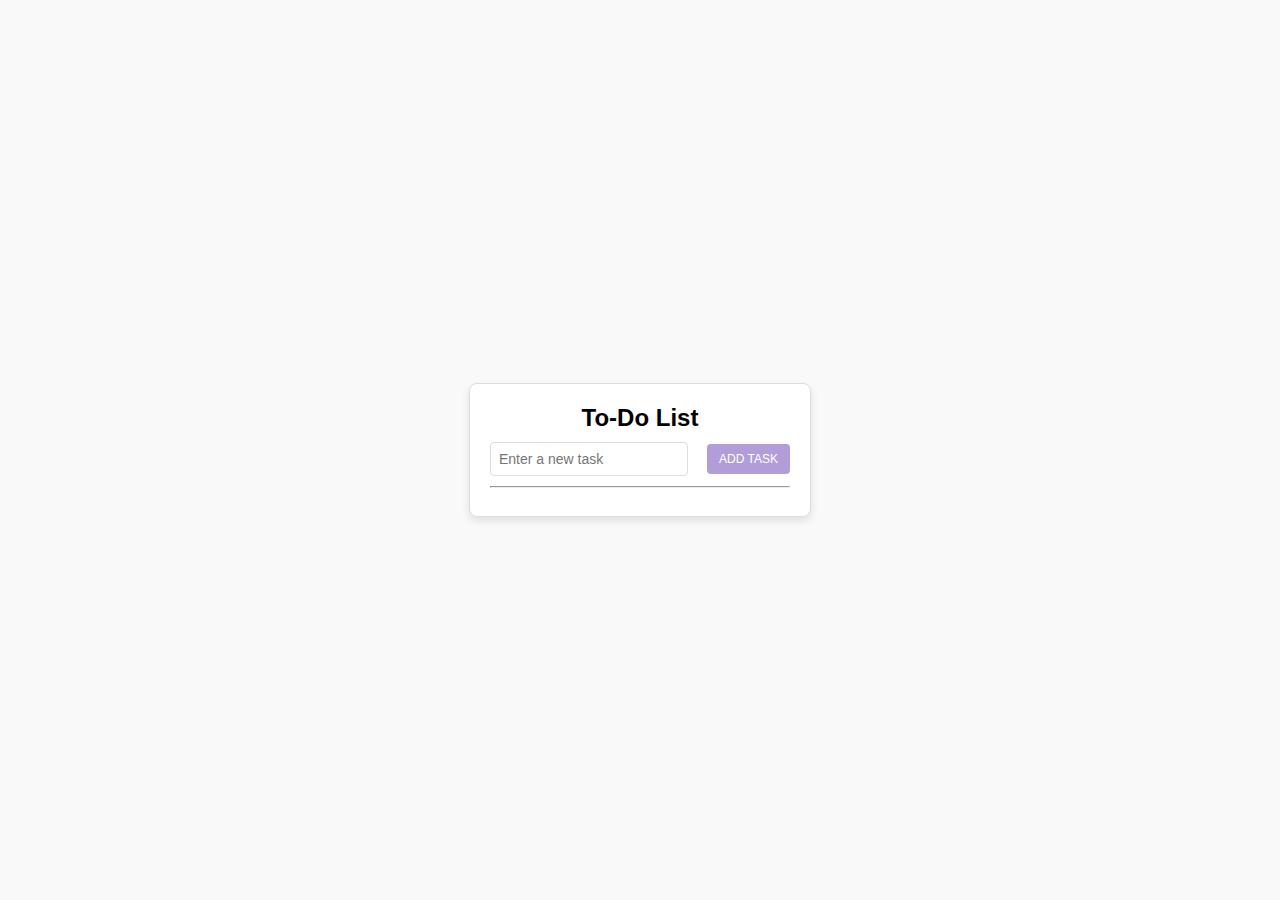
==== index.html @ 51dc7395 "fix deployment issues" ====
<!DOCTYPE html>
<html lang="en">

<head>
  <meta charset="UTF-8">
  <meta name="viewport" content="width=device-width, initial-scale=1.0">
  <title>To-Do List</title>
  <link rel="stylesheet" href="src/style.css">
</head>

<body>
  <div class="todo-container">
    <h1>To-Do List</h1>
    <div class="input-container">
      <input type="text" id="input-task" placeholder="Enter a new task">
      <button id="add-task-button">ADD TASK</button>
    </div>
    <hr>
    <ul id="task-list"></ul>
  </div>

  <!-- Link the external JavaScript file -->
  <script src="src/script.js"></script>
</body>

</html>
---- src/style.css ----
body {
    font-family: Arial, sans-serif;
    display: flex;
    justify-content: center;
    align-items: center;
    height: 100vh;
    margin: 0;
    background-color: #f9f9f9;
}

.todo-container {
    background-color: white;
    border: 1px solid #ddd;
    border-radius: 8px;
    padding: 20px;
    width: 300px;
    box-shadow: 0 4px 8px rgba(0, 0, 0, 0.1);
    text-align: center;
}

h1 {
    font-size: 24px;
    margin: 0;
    margin-bottom: 10px;
}

.input-container {
    display: flex;
    align-items: center;
    justify-content: space-between;
    margin-bottom: 10px;
}

#input-task {
    width: 60%;
    padding: 8px;
    font-size: 14px;
    border: 1px solid #ddd;
    border-radius: 4px;
}

#add-task-button {
    padding: 8px 12px;
    font-size: 12px;
    color: white;
    background-color: #b29dd9;
    border: none;
    border-radius: 4px;
    cursor: pointer;
}

#task-list {
    list-style: none;
    padding: 0;
    margin: 0;
}

#task-list li {
    display: flex;
    align-items: center;
    justify-content: space-between;
    padding: 8px 0;
    border-bottom: 1px solid #ddd;
}

.task {
    flex: 1;
    padding-left: 10px;
    text-align: left;
}

.delete-btn {
    background-color: #f44336;
    color: white;
    border: none;
    border-radius: 50%;
    width: 20px;
    height: 20px;
    font-size: 14px;
    cursor: pointer;
    display: flex;
    align-items: center;
    justify-content: center;
}
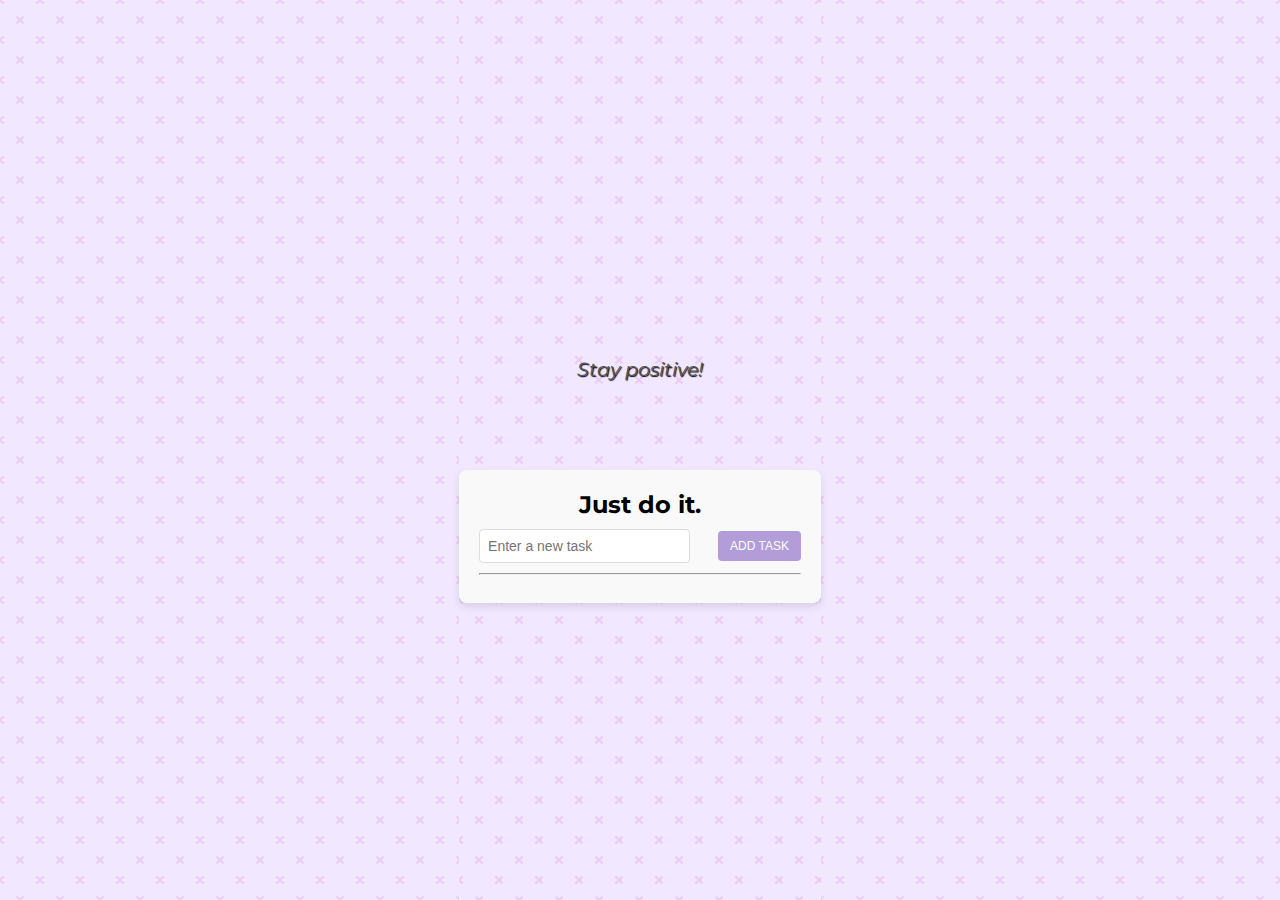
==== commit ee3a8ec0: "added ZenQuotes API, styling changes" ====
--- a/index.html
+++ b/index.html
@@ -5,20 +5,33 @@
   <meta charset="UTF-8">
   <meta name="viewport" content="width=device-width, initial-scale=1.0">
   <title>To-Do List</title>
+  <link rel="preconnect" href="https://fonts.googleapis.com">
+  <link rel="preconnect" href="https://fonts.gstatic.com" crossorigin>
+  <link href="https://fonts.googleapis.com/css2?family=Montserrat:ital,wght@0,100..900;1,100..900&display=swap"
+    rel="stylesheet">
+  <link rel="stylesheet" href="https://cdnjs.cloudflare.com/ajax/libs/font-awesome/6.6.0/css/all.min.css"
+    integrity="sha512-Kc323vGBEqzTmouAECnVceyQqyqdsSiqLQISBL29aUW4U/M7pSPA/gEUZQqv1cwx4OnYxTxve5UMg5GT6L4JJg=="
+    crossorigin="anonymous" referrerpolicy="no-referrer" />
   <link rel="stylesheet" href="src/style.css">
 </head>
 
 <body>
-  <div class="todo-container">
-    <h1>To-Do List</h1>
-    <div class="input-container">
-      <input type="text" id="input-task" placeholder="Enter a new task">
-      <button id="add-task-button">ADD TASK</button>
+  <div class="app-container">
+    <!-- Quote container -->
+    <div id="quote-container">
+      <p id="quote-text">Loading motivational quote...</p>
     </div>
-    <hr>
-    <ul id="task-list"></ul>
+
+    <div class="todo-container">
+      <h1>Just do it.</h1>
+      <div class="input-container">
+        <input type="text" id="input-task" placeholder="Enter a new task">
+        <button id="add-task-button">ADD TASK</button>
+      </div>
+      <hr>
+      <ul id="task-list"></ul>
+    </div>
   </div>
-
   <!-- Link the external JavaScript file -->
   <script src="src/script.js"></script>
 </body>
--- a/src/style.css
+++ b/src/style.css
@@ -1,20 +1,45 @@
+html,
 body {
-    font-family: Arial, sans-serif;
+    font-family: "Montserrat", sans-serif;
     display: flex;
     justify-content: center;
     align-items: center;
-    height: 100vh;
+    min-height: 100vh;
     margin: 0;
-    background-color: #f9f9f9;
+    background-color: #f1e7ff;
+    background-image: url("data:image/svg+xml,%3Csvg xmlns='http://www.w3.org/2000/svg' width='40' height='40' viewBox='0 0 40 40'%3E%3Cg fill-rule='evenodd'%3E%3Cg fill='%239a0093' fill-opacity='0.11'%3E%3Cpath d='M0 38.59l2.83-2.83 1.41 1.41L1.41 40H0v-1.41zM0 1.4l2.83 2.83 1.41-1.41L1.41 0H0v1.41zM38.59 40l-2.83-2.83 1.41-1.41L40 38.59V40h-1.41zM40 1.41l-2.83 2.83-1.41-1.41L38.59 0H40v1.41zM20 18.6l2.83-2.83 1.41 1.41L21.41 20l2.83 2.83-1.41 1.41L20 21.41l-2.83 2.83-1.41-1.41L18.59 20l-2.83-2.83 1.41-1.41L20 18.59z'/%3E%3C/g%3E%3C/g%3E%3C/svg%3E");
 }
 
+.app-container {
+    display: flex;
+    flex-direction: column;
+    align-items: center;
+    width: 100%;
+    max-width: 600px;
+    padding: 20px;
+    box-sizing: border-box;
+}
+
+/* Styling for the quote */
+#quote-container {
+    text-align: center;
+    font-style: italic;
+    font-size: 1.2em;
+    color: #555;
+    margin-bottom: 30px;
+    padding: 40px;
+    width: 100%;
+    text-shadow: 1px 1px 1px rgba(0, 0, 0, 1);
+}
+
+/* To-Do List Card Styling */
 .todo-container {
-    background-color: white;
-    border: 1px solid #ddd;
+    background-color: #f9f9f9;
     border-radius: 8px;
+    box-shadow: 0 4px 8px rgba(0, 0, 0, 0.1);
     padding: 20px;
-    width: 300px;
-    box-shadow: 0 4px 8px rgba(0, 0, 0, 0.1);
+    width: 100%;
+    max-width: 500px;
     text-align: center;
 }
 
@@ -69,16 +94,65 @@
     text-align: left;
 }
 
+.edit-btn,
 .delete-btn {
-    background-color: #f44336;
     color: white;
     border: none;
     border-radius: 50%;
-    width: 20px;
-    height: 20px;
-    font-size: 14px;
+    width: 24px;
+    height: 24px;
+    font-size: 16px;
+    font-weight: bold;
     cursor: pointer;
     display: flex;
     align-items: center;
     justify-content: center;
+    margin-left: 8px;
+    transition: background-color 0.3s ease, transform 0.2s ease;
 }
+
+/* Specific styles for the Edit button */
+.edit-btn {
+    background-color: #ffa500;
+    /* Orange color for the edit button */
+    ;
+}
+
+.edit-btn:hover {
+    background-color: #ff8c00;
+    /* Darker shade on hover */
+    transform: scale(1.1);
+    /* Slightly enlarge on hover */
+    ;
+}
+
+.edit-btn:active {
+    background-color: #ff7f00;
+    /* Slightly different shade on click */
+    transform: scale(0.95);
+    /* Shrink slightly on click */
+    ;
+}
+
+/* Specific styles for the Delete button */
+.delete-btn {
+    background-color: #ff4d4d;
+    /* Red color for the delete button */
+    ;
+}
+
+.delete-btn:hover {
+    background-color: #ff3333;
+    /* Darker red on hover */
+    transform: scale(1.1);
+    /* Slightly enlarge on hover */
+    ;
+}
+
+.delete-btn:active {
+    background-color: #e60000;
+    /* Darker red on click */
+    transform: scale(0.95);
+    /* Shrink slightly on click */
+    ;
+}